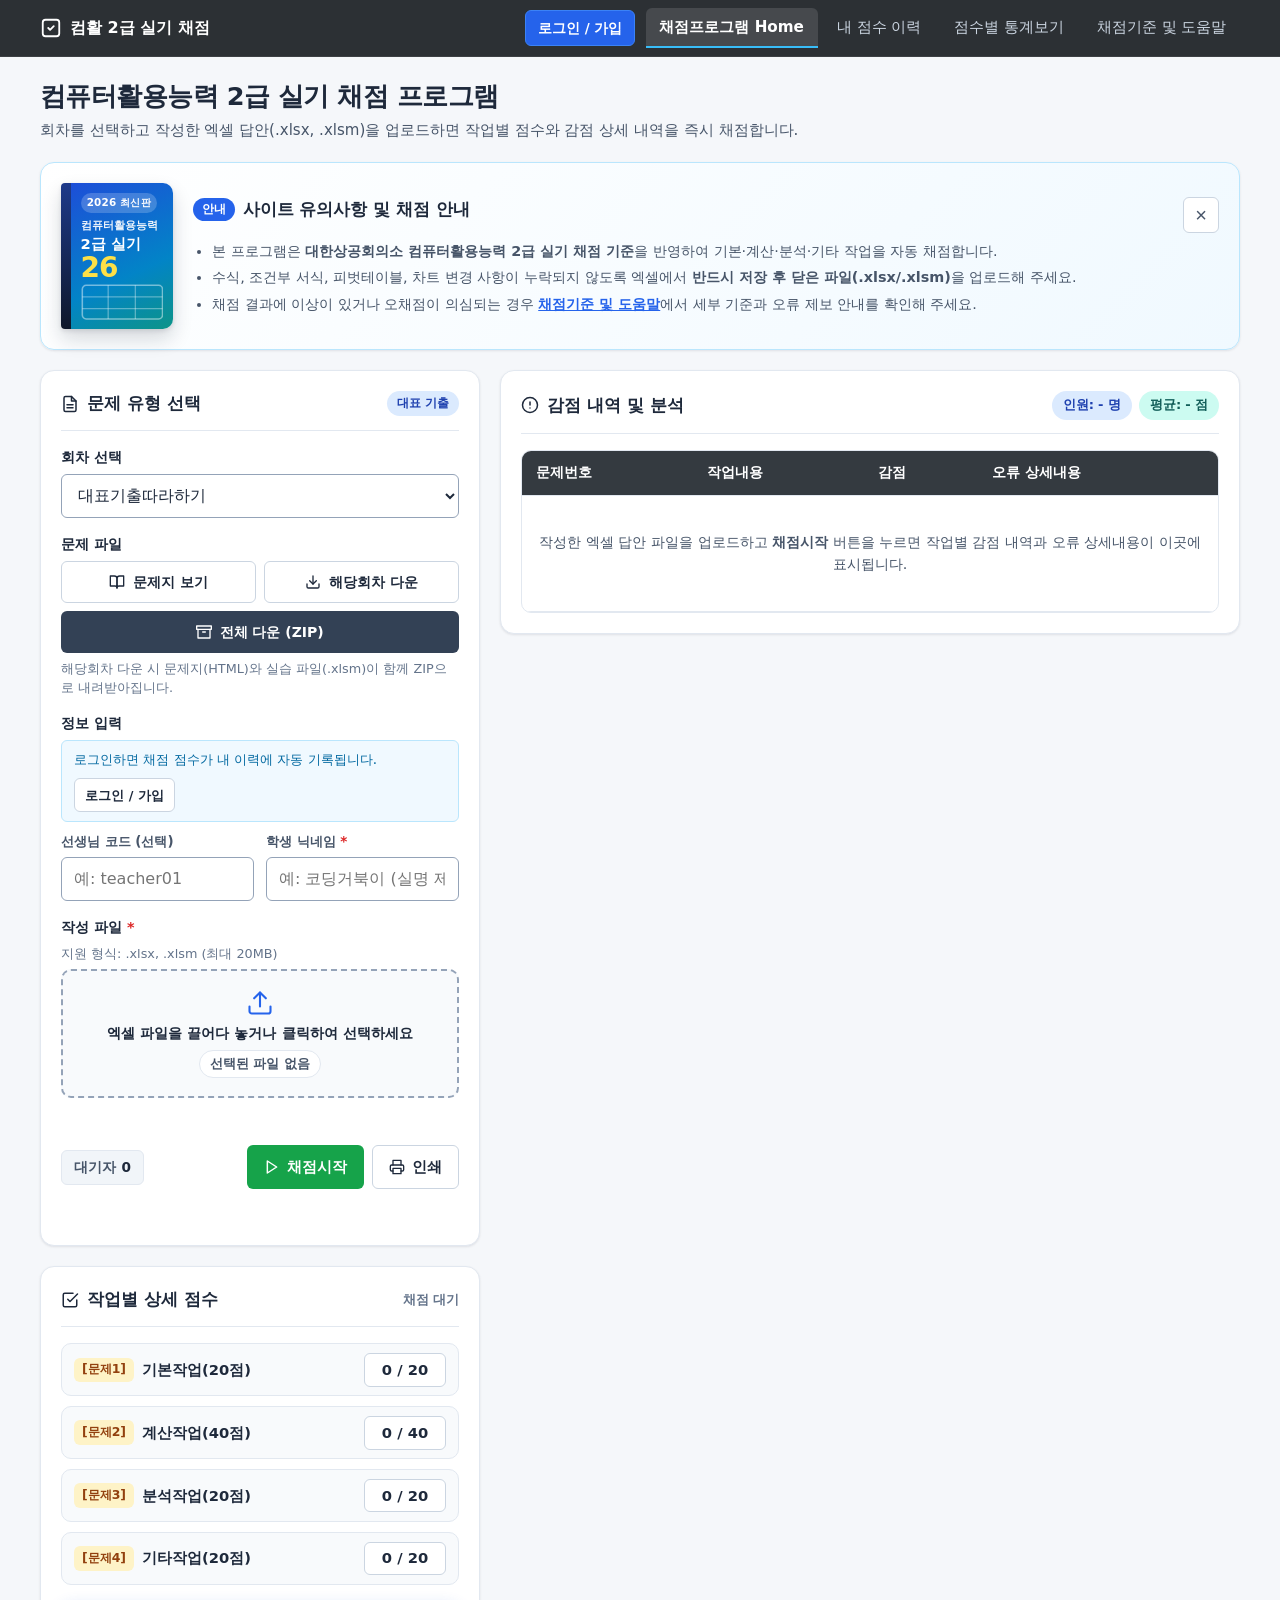
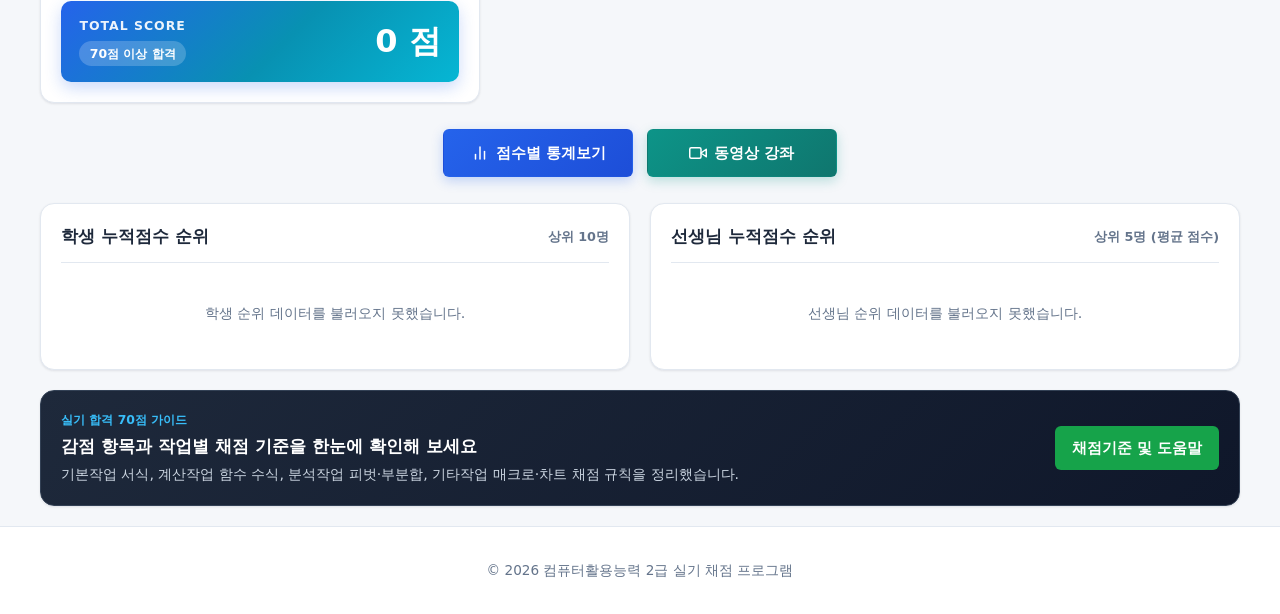
==== static/index.html @ 83b43d3a "feat: initial commit of comlicense grader with Supabase auth and history" ====
<!DOCTYPE html>
<html lang="ko">
<head>
  <meta charset="UTF-8">
  <meta name="viewport" content="width=device-width, initial-scale=1.0">
  <title>채점프로그램 Home | 컴퓨터활용능력 2급 실기 채점 프로그램</title>
  <link rel="stylesheet" href="/static/css/common.css">
  <link rel="stylesheet" href="/static/css/main-page.css">
  <script type="module" src="/static/js/nav.js"></script>
  <script type="module" src="/static/js/auth.js"></script>
  <script type="module" src="/static/js/main-page.js"></script>
</head>
<body>
  <a href="#main-content" class="skip-link visually-hidden">본문 바로가기</a>

  <header class="site-header">
    <div class="header-inner">
      <a href="/" class="site-logo">
        <svg aria-hidden="true" width="22" height="22" viewBox="0 0 24 24" fill="none" stroke="currentColor" stroke-width="2" stroke-linecap="round" stroke-linejoin="round">
          <rect x="3" y="3" width="18" height="18" rx="3"></rect>
          <path d="M9 12l2 2 4-4"></path>
        </svg>
        <span>컴활 2급 실기 채점</span>
      </a>

      <div class="header-right">
        <div id="auth-header-controls" class="auth-header-controls"></div>

        <nav class="site-nav" aria-label="주 메뉴">
          <button type="button" class="menu-button" popovertarget="site-menu" popovertargetaction="toggle" aria-controls="site-menu" aria-label="메뉴 열기">
            <svg aria-hidden="true" width="18" height="18" viewBox="0 0 24 24" fill="none" stroke="currentColor" stroke-width="2" stroke-linecap="round">
              <line x1="3" y1="6" x2="21" y2="6"></line>
              <line x1="3" y1="12" x2="21" y2="12"></line>
              <line x1="3" y1="18" x2="21" y2="18"></line>
            </svg>
            <span>메뉴</span>
          </button>

          <ul id="site-menu" class="site-menu" popover="auto">
            <li><a href="/" aria-current="page">채점프로그램 Home</a></li>
            <li><a href="/history">내 점수 이력</a></li>
            <li><a href="/statistics">점수별 통계보기</a></li>
            <li><a href="/criteria">채점기준 및 도움말</a></li>
          </ul>
        </nav>
      </div>
    </div>
  </header>

  <main id="main-content" class="page-main">
    <div class="page-intro">
      <h1 class="page-title">컴퓨터활용능력 2급 실기 채점 프로그램</h1>
      <p class="page-subtitle">회차를 선택하고 작성한 엑셀 답안(.xlsx, .xlsm)을 업로드하면 작업별 점수와 감점 상세 내역을 즉시 채점합니다.</p>
    </div>

    <!-- 1. 사이트 유의사항 배너 카드 -->
    <section id="notice-banner" class="card notice-banner no-print" aria-labelledby="notice-heading">
      <div class="book-cover" aria-hidden="true">
        <div class="book-cover-spine"></div>
        <div class="book-cover-face">
          <span class="book-badge">2026 최신판</span>
          <span class="book-label">컴퓨터활용능력</span>
          <strong class="book-level">2급 실기</strong>
          <span class="book-year">26</span>
          <svg class="book-grid-svg" viewBox="0 0 64 28" fill="none">
            <rect x="1" y="1" width="62" height="26" rx="3" stroke="currentColor" stroke-opacity="0.45" stroke-width="1.2"></rect>
            <line x1="21" y1="1" x2="21" y2="27" stroke="currentColor" stroke-opacity="0.35"></line>
            <line x1="42" y1="1" x2="42" y2="27" stroke="currentColor" stroke-opacity="0.35"></line>
            <line x1="1" y1="10" x2="63" y2="10" stroke="currentColor" stroke-opacity="0.35"></line>
            <line x1="1" y1="19" x2="63" y2="19" stroke="currentColor" stroke-opacity="0.35"></line>
          </svg>
        </div>
      </div>

      <div class="notice-body">
        <div class="notice-head">
          <h2 id="notice-heading" class="notice-title">
            <span class="notice-pill">안내</span>
            사이트 유의사항 및 채점 안내
          </h2>
          <button type="button" id="dismiss-notice-btn" class="notice-close" aria-label="사이트 유의사항 배너 닫기">
            <span aria-hidden="true">×</span>
          </button>
        </div>
        <ul class="notice-list">
          <li>본 프로그램은 <strong>대한상공회의소 컴퓨터활용능력 2급 실기 채점 기준</strong>을 반영하여 기본·계산·분석·기타 작업을 자동 채점합니다.</li>
          <li>수식, 조건부 서식, 피벗테이블, 차트 변경 사항이 누락되지 않도록 엑셀에서 <strong>반드시 저장 후 닫은 파일(.xlsx/.xlsm)</strong>을 업로드해 주세요.</li>
          <li>채점 결과에 이상이 있거나 오채점이 의심되는 경우 <a href="/criteria">채점기준 및 도움말</a>에서 세부 기준과 오류 제보 안내를 확인해 주세요.</li>
        </ul>
      </div>
    </section>

    <!-- 2. 2열 메인 작업 그리드 -->
    <div class="grading-grid">
      <!-- 왼쪽 열: 문제 유형 선택 + 작업별 상세 점수 -->
      <div class="grading-left">
        <section class="card form-card" aria-labelledby="form-card-heading">
          <div class="card-header">
            <h2 id="form-card-heading" class="card-title">
              <svg aria-hidden="true" width="18" height="18" viewBox="0 0 24 24" fill="none" stroke="currentColor" stroke-width="2" stroke-linecap="round" stroke-linejoin="round">
                <path d="M14 2H6a2 2 0 0 0-2 2v16a2 2 0 0 0 2 2h12a2 2 0 0 0 2-2V8z"></path>
                <polyline points="14 2 14 8 20 8"></polyline>
                <line x1="16" y1="13" x2="8" y2="13"></line>
                <line x1="16" y1="17" x2="8" y2="17"></line>
              </svg>
              <span>문제 유형 선택</span>
            </h2>
            <span id="exam-type-badge" class="soft-badge">대표 기출</span>
          </div>

          <form id="grading-form" novalidate>
            <!-- 회차 선택 -->
            <div class="form-row">
              <label for="exam-select" class="field-label">회차 선택</label>
              <select id="exam-select" name="exam_id" class="form-control" required data-error="exam-select-error">
                <option value="sample_01">대표기출따라하기</option>
              </select>
              <span id="exam-select-error" class="field-error" hidden>채점할 회차를 선택해 주세요.</span>
            </div>

            <!-- 문제 파일 -->
            <div class="form-row">
              <span id="question-file-label" class="field-label">문제 파일</span>
              <div class="download-actions" role="group" aria-labelledby="question-file-label">
                <a id="view-problem-btn" class="btn btn-secondary btn-compact" href="/api/exams/sample_01/problem-sheet" target="_blank" rel="noopener">
                  <svg aria-hidden="true" width="16" height="16" viewBox="0 0 24 24" fill="none" stroke="currentColor" stroke-width="2" stroke-linecap="round" stroke-linejoin="round">
                    <path d="M2 3h6a4 4 0 0 1 4 4v14a3 3 0 0 0-3-3H2z"></path>
                    <path d="M22 3h-6a4 4 0 0 0-4 4v14a3 3 0 0 1 3-3h7z"></path>
                  </svg>
                  <span>문제지 보기</span>
                </a>
                <a id="download-exam-btn" class="btn btn-secondary btn-compact" href="/api/exams/sample_01/download" download>
                  <svg aria-hidden="true" width="16" height="16" viewBox="0 0 24 24" fill="none" stroke="currentColor" stroke-width="2" stroke-linecap="round" stroke-linejoin="round">
                    <path d="M21 15v4a2 2 0 0 1-2 2H5a2 2 0 0 1-2-2v-4"></path>
                    <polyline points="7 10 12 15 17 10"></polyline>
                    <line x1="12" y1="15" x2="12" y2="3"></line>
                  </svg>
                  <span>해당회차 다운</span>
                </a>
                <a id="download-all-btn" class="btn btn-dark btn-compact" href="/api/exams/download-all" download>
                  <svg aria-hidden="true" width="16" height="16" viewBox="0 0 24 24" fill="none" stroke="currentColor" stroke-width="2" stroke-linecap="round" stroke-linejoin="round">
                    <path d="M21 8v13H3V8"></path>
                    <path d="M1 3h22v5H1z"></path>
                    <path d="M10 12h4"></path>
                  </svg>
                  <span>전체 다운 (ZIP)</span>
                </a>
              </div>
              <p id="exam-description-hint" class="field-hint">해당회차 다운 시 문제지(HTML)와 실습 파일(.xlsm)이 함께 ZIP으로 내려받아집니다.</p>
            </div>

            <!-- 정보 입력 -->
            <div class="form-row">
              <span class="field-label">정보 입력</span>
              <div id="auth-inline-strip" class="auth-inline-strip" aria-live="polite">
                <span class="auth-inline-text">로그인하면 채점 점수가 내 이력에 자동 기록됩니다.</span>
                <button type="button" id="inline-login-btn" class="btn btn-secondary btn-sm">로그인 / 가입</button>
              </div>
              <div class="identity-grid">
                <div class="field-group">
                  <label for="teacher-id" class="sub-label">선생님 코드 (선택)</label>
                  <input
                    type="text"
                    id="teacher-id"
                    name="teacher_id"
                    class="form-control"
                    maxlength="30"
                    autocomplete="off"
                    autocorrect="off"
                    autocapitalize="none"
                    spellcheck="false"
                    enterkeyhint="next"
                    placeholder="예: teacher01"
                    data-error="teacher-id-error"
                  >
                  <span id="teacher-id-error" class="field-error" hidden>선생님 코드를 확인해 주세요.</span>
                </div>

                <div class="field-group">
                  <label for="student-nickname" class="sub-label">학생 닉네임 <span class="req-mark" aria-hidden="true">*</span></label>
                  <input
                    type="text"
                    id="student-nickname"
                    name="student_nickname"
                    class="form-control"
                    required
                    maxlength="30"
                    autocomplete="nickname"
                    enterkeyhint="done"
                    placeholder="예: 코딩거북이 (실명 제외)"
                    data-error="student-nickname-error"
                  >
                  <span id="student-nickname-error" class="field-error" hidden>학생 닉네임을 입력해 주세요.</span>
                </div>
              </div>
            </div>

            <!-- 작성 파일 -->
            <div class="form-row">
              <label for="excel-file" class="field-label">작성 파일 <span class="req-mark" aria-hidden="true">*</span></label>
              <span id="file-format-hint" class="field-hint">지원 형식: .xlsx, .xlsm (최대 20MB)</span>
              <div id="file-dropzone" class="dropzone">
                <input
                  type="file"
                  id="excel-file"
                  name="file"
                  class="dropzone-input visually-hidden"
                  accept=".xlsx,.xlsm"
                  required
                  aria-describedby="file-format-hint"
                  data-error="file-error-msg"
                >
                <label for="excel-file" class="dropzone-label">
                  <svg class="dropzone-icon" aria-hidden="true" width="28" height="28" viewBox="0 0 24 24" fill="none" stroke="currentColor" stroke-width="1.8" stroke-linecap="round" stroke-linejoin="round">
                    <path d="M21 15v4a2 2 0 0 1-2 2H5a2 2 0 0 1-2-2v-4"></path>
                    <polyline points="17 8 12 3 7 8"></polyline>
                    <line x1="12" y1="3" x2="12" y2="15"></line>
                  </svg>
                  <span class="dropzone-title">엑셀 파일을 끌어다 놓거나 클릭하여 선택하세요</span>
                  <span id="selected-file-name" class="dropzone-filename">선택된 파일 없음</span>
                </label>
              </div>
              <span id="file-error-msg" class="field-error" hidden>채점할 .xlsx 또는 .xlsm 파일을 선택해 주세요.</span>
              <div id="file-validation-status" class="field-status" aria-live="polite"></div>
            </div>

            <!-- 하단 액션 행 -->
            <div class="form-actions no-print">
              <span class="waiting-badge" id="waiting-badge">대기자 <strong id="waiting-count">0</strong></span>
              <div class="action-buttons">
                <button type="submit" id="grade-submit-btn" class="btn btn-primary">
                  <svg aria-hidden="true" width="16" height="16" viewBox="0 0 24 24" fill="none" stroke="currentColor" stroke-width="2.2" stroke-linecap="round" stroke-linejoin="round">
                    <polygon points="5 3 19 12 5 21 5 3"></polygon>
                  </svg>
                  <span>채점시작</span>
                </button>
                <button type="button" id="print-btn" class="btn btn-secondary">
                  <svg aria-hidden="true" width="16" height="16" viewBox="0 0 24 24" fill="none" stroke="currentColor" stroke-width="2" stroke-linecap="round" stroke-linejoin="round">
                    <polyline points="6 9 6 2 18 2 18 9"></polyline>
                    <path d="M6 18H4a2 2 0 0 1-2-2v-5a2 2 0 0 1 2-2h16a2 2 0 0 1 2 2v5a2 2 0 0 1-2 2h-2"></path>
                    <rect x="6" y="14" width="12" height="8"></rect>
                  </svg>
                  <span>인쇄</span>
                </button>
              </div>
            </div>

            <div id="grading-status" class="grading-status" role="status" aria-live="polite"></div>
          </form>
        </section>

        <!-- 작업별 상세 점수 카드 -->
        <section class="card scores-card" aria-labelledby="scores-heading">
          <div class="card-header">
            <h2 id="scores-heading" class="card-title">
              <svg aria-hidden="true" width="18" height="18" viewBox="0 0 24 24" fill="none" stroke="currentColor" stroke-width="2" stroke-linecap="round" stroke-linejoin="round">
                <path d="M9 11l3 3L22 4"></path>
                <path d="M21 12v7a2 2 0 0 1-2 2H5a2 2 0 0 1-2-2V5a2 2 0 0 1 2-2h11"></path>
              </svg>
              <span>작업별 상세 점수</span>
            </h2>
            <span id="graded-meta" class="graded-meta">채점 대기</span>
          </div>

          <ul class="score-list">
            <li class="score-row">
              <div class="score-label-wrap">
                <span class="problem-badge">[문제1]</span>
                <span class="problem-name">기본작업(20점)</span>
              </div>
              <output id="score-p1" class="score-box" for="exam-select excel-file">0 / 20</output>
            </li>
            <li class="score-row">
              <div class="score-label-wrap">
                <span class="problem-badge">[문제2]</span>
                <span class="problem-name">계산작업(40점)</span>
              </div>
              <output id="score-p2" class="score-box" for="exam-select excel-file">0 / 40</output>
            </li>
            <li class="score-row">
              <div class="score-label-wrap">
                <span class="problem-badge">[문제3]</span>
                <span class="problem-name">분석작업(20점)</span>
              </div>
              <output id="score-p3" class="score-box" for="exam-select excel-file">0 / 20</output>
            </li>
            <li class="score-row">
              <div class="score-label-wrap">
                <span class="problem-badge">[문제4]</span>
                <span class="problem-name">기타작업(20점)</span>
              </div>
              <output id="score-p4" class="score-box" for="exam-select excel-file">0 / 20</output>
            </li>
          </ul>

          <div class="total-score-card" id="total-score-card">
            <div class="total-score-head">
              <span class="total-score-label">TOTAL SCORE</span>
              <span id="pass-status-pill" class="pass-pill is-neutral">70점 이상 합격</span>
            </div>
            <output id="score-total" class="total-score-value" for="exam-select excel-file">0 점</output>
          </div>
        </section>
      </div>

      <!-- 오른쪽 열: 감점 내역 및 분석 -->
      <div class="grading-right">
        <section class="card deduction-card" aria-labelledby="deduction-heading">
          <div class="card-header deduction-header">
            <h2 id="deduction-heading" class="card-title">
              <svg aria-hidden="true" width="18" height="18" viewBox="0 0 24 24" fill="none" stroke="currentColor" stroke-width="2" stroke-linecap="round" stroke-linejoin="round">
                <circle cx="12" cy="12" r="10"></circle>
                <line x1="12" y1="8" x2="12" y2="12"></line>
                <line x1="12" y1="16" x2="12.01" y2="16"></line>
              </svg>
              <span>감점 내역 및 분석</span>
            </h2>
            <div class="stat-pills" aria-live="polite">
              <span class="stat-pill stat-pill-blue">인원: <strong id="participant-count">-</strong>명</span>
              <span class="stat-pill stat-pill-teal">평균: <strong id="average-score">-</strong>점</span>
            </div>
          </div>

          <div class="table-wrapper" tabindex="0" role="region" aria-labelledby="deduction-heading">
            <table class="deduction-table">
              <caption class="visually-hidden">작업별 감점 내역 및 오류 상세내용</caption>
              <thead>
                <tr>
                  <th scope="col">문제번호</th>
                  <th scope="col">작업내용</th>
                  <th scope="col">감점</th>
                  <th scope="col">오류 상세내용</th>
                </tr>
              </thead>
              <tbody id="deduction-tbody">
                <tr class="empty-row">
                  <td colspan="4">
                    작성한 엑셀 답안 파일을 업로드하고 <strong>채점시작</strong> 버튼을 누르면 작업별 감점 내역과 오류 상세내용이 이곳에 표시됩니다.
                  </td>
                </tr>
              </tbody>
            </table>
          </div>
        </section>
      </div>
    </div>

    <!-- 3. 중앙 버튼 바 -->
    <div class="center-action-bar no-print">
      <a id="stats-link" class="btn btn-stats" href="/statistics?exam_id=sample_01">
        <svg aria-hidden="true" width="18" height="18" viewBox="0 0 24 24" fill="none" stroke="currentColor" stroke-width="2" stroke-linecap="round" stroke-linejoin="round">
          <line x1="18" y1="20" x2="18" y2="10"></line>
          <line x1="12" y1="20" x2="12" y2="4"></line>
          <line x1="6" y1="20" x2="6" y2="14"></line>
        </svg>
        <span>점수별 통계보기</span>
      </a>
      <button type="button" id="video-modal-btn" class="btn btn-video">
        <svg aria-hidden="true" width="18" height="18" viewBox="0 0 24 24" fill="none" stroke="currentColor" stroke-width="2" stroke-linecap="round" stroke-linejoin="round">
          <polygon points="23 7 16 12 23 17 23 7"></polygon>
          <rect x="1" y="5" width="15" height="14" rx="2" ry="2"></rect>
        </svg>
        <span>동영상 강좌</span>
      </button>
    </div>

    <!-- 4. 하단 2열 누적점수 순위 그리드 -->
    <div class="rankings-grid">
      <section class="card ranking-card" aria-labelledby="student-ranking-heading">
        <div class="card-header">
          <h2 id="student-ranking-heading" class="card-title">학생 누적점수 순위</h2>
          <span class="ranking-sub">상위 10명</span>
        </div>
        <div id="student-ranking-chart" class="ranking-chart-container" aria-live="polite">
          <p class="ranking-loading">순위 데이터를 불러오는 중입니다...</p>
        </div>
      </section>

      <section class="card ranking-card" aria-labelledby="teacher-ranking-heading">
        <div class="card-header">
          <h2 id="teacher-ranking-heading" class="card-title">선생님 누적점수 순위</h2>
          <span class="ranking-sub">상위 5명 (평균 점수)</span>
        </div>
        <div id="teacher-ranking-chart" class="ranking-chart-container" aria-live="polite">
          <p class="ranking-loading">순위 데이터를 불러오는 중입니다...</p>
        </div>
      </section>
    </div>

    <!-- 5. 하단 홍보/학습 안내 배너 -->
    <aside class="card promo-banner no-print" aria-labelledby="promo-heading">
      <div class="promo-content">
        <span class="promo-eyebrow">실기 합격 70점 가이드</span>
        <h2 id="promo-heading" class="promo-title">감점 항목과 작업별 채점 기준을 한눈에 확인해 보세요</h2>
        <p class="promo-desc">기본작업 서식, 계산작업 함수 수식, 분석작업 피벗·부분합, 기타작업 매크로·차트 채점 규칙을 정리했습니다.</p>
      </div>
      <a href="/criteria" class="btn btn-primary promo-cta">채점기준 및 도움말</a>
    </aside>
  </main>

  <footer class="site-footer">
    <p>© 2026 컴퓨터활용능력 2급 실기 채점 프로그램</p>
  </footer>

  <!-- 동영상 강좌 안내 모달 (<dialog> + showModal()) -->
  <dialog id="video-dialog" class="video-dialog" closedby="any" aria-labelledby="video-dialog-title">
    <div class="dialog-panel">
      <div class="dialog-header">
        <h2 id="video-dialog-title" class="dialog-title">동영상 강좌 및 풀이 안내</h2>
        <button type="button" id="video-dialog-close-x" class="dialog-close" aria-label="동영상 강좌 창 닫기">
          <span aria-hidden="true">×</span>
        </button>
      </div>
      <div id="video-dialog-body" class="dialog-body"></div>
      <form method="dialog" class="dialog-footer">
        <button type="submit" value="close" class="btn btn-dark" autofocus>닫기</button>
      </form>
    </div>
  </dialog>
</body>
</html>
---- static/css/common.css ----
:root {
  --bg-page: #f5f7fa;
  --bg-surface: #ffffff;
  --bg-subtle: #f8fafc;
  --bg-nav: #2c3034;
  --bg-table-head: #343a40;
  --border-color: #e2e8f0;
  --border-strong: #cbd5e1;
  --text-primary: #1e293b;
  --text-secondary: #475569;
  --text-muted: #64748b;
  --text-inverse: #ffffff;

  --brand-primary: #2563eb;
  --brand-cyan: #06b6d4;
  --brand-green: #16a34a;
  --brand-green-hover: #15803d;
  --brand-amber: #d97706;
  --brand-amber-bg: #fef3c7;
  --brand-red: #dc2626;
  --brand-red-bg: #fee2e2;
  --brand-blue-bg: #dbeafe;
  --brand-teal: #0d9488;
  --brand-teal-bg: #ccfbf1;

  --radius-sm: 6px;
  --radius-md: 10px;
  --radius-lg: 14px;
  --shadow-sm: 0 1px 3px rgb(15 23 42 / 0.06), 0 1px 2px rgb(15 23 42 / 0.04);
  --shadow-md: 0 4px 12px rgb(15 23 42 / 0.08);
  --focus-ring: #0b57d0;
  --container-max: 1240px;
  --font-sans: "Pretendard Variable", "Pretendard", "Malgun Gothic", "Apple SD Gothic Neo", system-ui, -apple-system, sans-serif;
}

*,
*::before,
*::after {
  box-sizing: border-box;
}

html {
  font-family: var(--font-sans);
  line-height: 1.5;
  color: var(--text-primary);
  background-color: var(--bg-page);
  -webkit-text-size-adjust: 100%;
}

body {
  margin: 0;
  min-block-size: 100dvb;
  display: flex;
  flex-direction: column;
}

.visually-hidden:where(:not(:focus-within, :active)) {
  position: absolute !important;
  clip-path: inset(50%) !important;
  overflow: hidden !important;
  width: 1px !important;
  height: 1px !important;
  margin: -1px !important;
  padding: 0 !important;
  border: 0 !important;
  white-space: nowrap !important;
}

.skip-link:focus-visible {
  position: fixed;
  inset-block-start: 0.75rem;
  inset-inline-start: 0.75rem;
  z-index: 1000;
  padding: 0.625rem 1rem;
  border-radius: var(--radius-sm);
  background: var(--bg-surface);
  color: var(--text-primary);
  font-weight: 700;
  outline: 3px solid var(--focus-ring);
  outline-offset: 2px;
}

:where(a, button, input, select, textarea, [tabindex]):focus-visible {
  outline: 3px solid var(--focus-ring);
  outline-offset: 2px;
}

/* Header & Responsive Navbar */
.site-header {
  background-color: var(--bg-nav);
  color: var(--text-inverse);
  border-block-end: 1px solid rgb(255 255 255 / 0.08);
}

.site-header.is-measuring * {
  transition: none !important;
}

.header-inner {
  max-inline-size: var(--container-max);
  margin-inline: auto;
  padding-inline: 1.25rem;
  min-block-size: 56px;
  display: flex;
  align-items: center;
  justify-content: space-between;
  gap: 1.25rem;
}

.header-inner > * {
  flex-shrink: 0;
  white-space: nowrap;
}

.site-logo {
  display: inline-flex;
  align-items: center;
  gap: 0.5rem;
  color: var(--text-inverse);
  text-decoration: none;
  font-weight: 700;
  font-size: 1rem;
  padding-block: 0.35rem;
}

.site-nav {
  display: flex;
  align-items: center;
}

.menu-button {
  anchor-name: --menu-button;
  display: inline-flex;
  align-items: center;
  gap: 0.4rem;
  min-block-size: 40px;
  padding-inline: 0.85rem;
  border: 1px solid rgb(255 255 255 / 0.24);
  border-radius: var(--radius-sm);
  background: rgb(255 255 255 / 0.08);
  color: var(--text-inverse);
  font: inherit;
  font-size: 0.925rem;
  font-weight: 600;
  cursor: pointer;
}

.menu-button:hover {
  background: rgb(255 255 255 / 0.16);
}

.site-menu {
  position: fixed;
  inset: auto;
  inset-block-start: 3.75rem;
  inset-block-start: anchor(--menu-button bottom);
  inset-inline-end: 1rem;
  inline-size: min(80dvw, 18rem);
  max-inline-size: calc(100dvw - 2rem);
  block-size: fit-content;
  max-block-size: calc(100dvh - 5rem);
  margin: 0;
  margin-block-start: 0.35rem;
  padding: 0.5rem;
  border: 1px solid var(--border-color);
  border-radius: var(--radius-md);
  background: var(--bg-surface);
  color: var(--text-primary);
  box-shadow: var(--shadow-md);
  list-style: none;
  overflow: auto;
}

.site-menu a {
  display: flex;
  align-items: center;
  gap: 0.45rem;
  min-block-size: 44px;
  padding-inline: 0.85rem;
  border-radius: var(--radius-sm);
  color: var(--text-primary);
  text-decoration: none;
  font-size: 0.95rem;
  font-weight: 500;
}

.site-menu a:hover {
  background: var(--bg-subtle);
}

.site-menu a[aria-current="page"] {
  font-weight: 700;
  color: var(--brand-primary);
  background: #eff6ff;
  border-inline-start: 3px solid var(--brand-primary);
}

.site-header.is-wide .menu-button {
  display: none;
}

.site-header.is-wide .site-menu {
  position: static;
  display: flex;
  align-items: center;
  gap: 0.35rem;
  inline-size: auto;
  max-inline-size: none;
  block-size: auto;
  max-block-size: none;
  overflow: visible;
  margin: 0;
  padding: 0;
  border: 0;
  background: transparent;
  box-shadow: none;
}

.site-header.is-wide .site-menu::backdrop {
  display: none;
}

.site-header.is-wide .site-menu a {
  color: #cbd5e1;
  min-block-size: 40px;
  padding-inline: 0.85rem;
  border-inline-start: 0;
  border-block-end: 2px solid transparent;
  border-radius: var(--radius-sm) var(--radius-sm) 0 0;
}

.site-header.is-wide .site-menu a:hover {
  color: var(--text-inverse);
  background: rgb(255 255 255 / 0.08);
}

.site-header.is-wide .site-menu a[aria-current="page"] {
  color: var(--text-inverse);
  background: rgb(255 255 255 / 0.12);
  border-inline-start: 0;
  border-block-end: 2px solid #38bdf8;
}

/* Main Container */
.page-main {
  flex: 1;
  inline-size: 100%;
  max-inline-size: var(--container-max);
  margin-inline: auto;
  padding: 1.25rem;
  display: flex;
  flex-direction: column;
  gap: 1.25rem;
}

/* Card Primitive */
.card {
  background: var(--bg-surface);
  border: 1px solid var(--border-color);
  border-radius: var(--radius-lg);
  box-shadow: var(--shadow-sm);
  padding: 1.25rem;
}

.card-header {
  display: flex;
  align-items: center;
  justify-content: space-between;
  gap: 0.75rem;
  padding-block-end: 0.85rem;
  margin-block-end: 1rem;
  border-block-end: 1px solid var(--border-color);
}

.card-title {
  margin: 0;
  display: inline-flex;
  align-items: center;
  gap: 0.5rem;
  font-size: 1.05rem;
  font-weight: 700;
  color: var(--text-primary);
}

/* Buttons */
.btn {
  display: inline-flex;
  align-items: center;
  justify-content: center;
  gap: 0.45rem;
  min-block-size: 44px;
  padding-inline: 1rem;
  padding-block: 0.5rem;
  border: 1px solid transparent;
  border-radius: var(--radius-sm);
  font: inherit;
  font-size: 0.925rem;
  font-weight: 600;
  text-decoration: none;
  cursor: pointer;
  transition: background-color 150ms ease, border-color 150ms ease, transform 100ms ease;
}

.btn:disabled {
  opacity: 0.6;
  cursor: not-allowed;
}

.btn-primary {
  background: var(--brand-green);
  color: var(--text-inverse);
}

.btn-primary:hover:not(:disabled) {
  background: var(--brand-green-hover);
}

.btn-secondary {
  background: var(--bg-surface);
  color: var(--text-primary);
  border-color: var(--border-strong);
}

.btn-secondary:hover:not(:disabled) {
  background: var(--bg-subtle);
}

.btn-dark {
  background: #334155;
  color: var(--text-inverse);
}

.btn-dark:hover:not(:disabled) {
  background: #1e293b;
}

.btn-danger {
  background: var(--brand-red);
  color: var(--text-inverse);
}

.btn-danger:hover:not(:disabled) {
  background: #b91c1c;
}

/* Footer */
.site-footer {
  margin-block-start: auto;
  padding: 1.25rem;
  text-align: center;
  color: var(--text-muted);
  font-size: 0.85rem;
  border-block-start: 1px solid var(--border-color);
  background: var(--bg-surface);
}

/* Header Auth Controls */
.header-right {
  display: flex;
  align-items: center;
  gap: 0.65rem;
}

.auth-header-controls {
  display: flex;
  align-items: center;
  gap: 0.5rem;
}

.auth-user-badge {
  display: inline-flex;
  align-items: center;
  gap: 0.35rem;
  padding: 0.32rem 0.7rem;
  border-radius: 999px;
  background: rgb(56 189 248 / 0.16);
  border: 1px solid rgb(56 189 248 / 0.35);
  color: #e0f2fe;
  font-size: 0.84rem;
  font-weight: 600;
}

.auth-header-btn {
  display: inline-flex;
  align-items: center;
  justify-content: center;
  min-block-size: 36px;
  padding: 0.3rem 0.75rem;
  border: 1px solid rgb(255 255 255 / 0.25);
  border-radius: var(--radius-sm);
  background: rgb(255 255 255 / 0.1);
  color: var(--text-inverse);
  font: inherit;
  font-size: 0.85rem;
  font-weight: 600;
  text-decoration: none;
  cursor: pointer;
}

.auth-header-btn:hover {
  background: rgb(255 255 255 / 0.2);
}

.auth-header-btn--primary {
  background: #2563eb;
  border-color: #3b82f6;
}

.auth-header-btn--primary:hover {
  background: #1d4ed8;
}

/* Native Modal Dialog Base + Scroll Containment */
dialog:modal {
  overscroll-behavior: contain;
}

dialog::backdrop {
  overflow: hidden;
  overscroll-behavior: contain;
  background-color: rgb(15 23 42 / 0.55);
  backdrop-filter: blur(2px);
}

.auth-dialog {
  inline-size: min(92dvw, 440px);
  max-block-size: 90dvh;
  padding: 0;
  border: 1px solid var(--border-color);
  border-radius: var(--radius-lg);
  background: var(--bg-surface);
  color: var(--text-primary);
  box-shadow: 0 20px 44px rgb(15 23 42 / 0.25);
}

.auth-dialog-panel {
  display: flex;
  flex-direction: column;
  max-block-size: 90dvh;
}

.auth-dialog-header {
  display: flex;
  align-items: center;
  justify-content: space-between;
  gap: 0.75rem;
  padding: 1rem 1.25rem;
  border-block-end: 1px solid var(--border-color);
}

.auth-dialog-title {
  margin: 0;
  font-size: 1.1rem;
  font-weight: 800;
}

.auth-dialog-close {
  display: inline-flex;
  align-items: center;
  justify-content: center;
  min-inline-size: 36px;
  min-block-size: 36px;
  border: 1px solid var(--border-strong);
  border-radius: var(--radius-sm);
  background: var(--bg-surface);
  color: var(--text-secondary);
  font-size: 1.25rem;
  cursor: pointer;
}

.auth-dialog-close:hover {
  background: var(--bg-subtle);
  color: var(--text-primary);
}

.auth-tabs {
  display: grid;
  grid-template-columns: repeat(2, minmax(0, 1fr));
  gap: 0.35rem;
  padding: 0.75rem 1.25rem 0;
}

.auth-tab-btn {
  min-block-size: 40px;
  border: 1px solid var(--border-color);
  border-radius: var(--radius-sm);
  background: var(--bg-subtle);
  color: var(--text-secondary);
  font: inherit;
  font-size: 0.92rem;
  font-weight: 700;
  cursor: pointer;
}

.auth-tab-btn[aria-selected="true"] {
  background: #eff6ff;
  border-color: var(--brand-primary);
  color: var(--brand-primary);
}

.auth-dialog-body {
  padding: 1rem 1.25rem 1.25rem;
  overflow: auto;
}

.auth-privacy-note {
  margin: 0 0 0.85rem;
  padding: 0.6rem 0.75rem;
  border-radius: var(--radius-sm);
  background: #f0f9ff;
  border: 1px solid #bae6fd;
  font-size: 0.82rem;
  color: #0369a1;
}

.auth-form {
  display: flex;
  flex-direction: column;
  gap: 0.85rem;
}

.auth-form[hidden] {
  display: none;
}

.auth-field {
  display: flex;
  flex-direction: column;
  gap: 0.3rem;
}

.auth-label {
  font-size: 0.88rem;
  font-weight: 700;
  color: var(--text-primary);
}

.auth-input {
  inline-size: 100%;
  min-block-size: 44px;
  padding: 0.55rem 0.75rem;
  border: 1.5px solid #94a3b8;
  border-radius: var(--radius-sm);
  background: var(--bg-surface);
  color: var(--text-primary);
  font: inherit;
  font-size: max(1rem, 1em);
}

.auth-input:is(:user-invalid, .user-invalid-fallback) {
  border-color: var(--brand-red);
  background-color: #fef2f2;
}

.auth-password-wrap {
  position: relative;
  display: flex;
  align-items: center;
}

.auth-password-wrap .auth-input {
  padding-inline-end: 4.5rem;
}

.pw-toggle-btn {
  position: absolute;
  inset-inline-end: 0.4rem;
  min-block-size: 34px;
  padding-inline: 0.55rem;
  border: 1px solid var(--border-strong);
  border-radius: var(--radius-sm);
  background: var(--bg-subtle);
  color: var(--text-secondary);
  font: inherit;
  font-size: 0.78rem;
  font-weight: 600;
  cursor: pointer;
}

.pw-toggle-btn:hover {
  background: #e2e8f0;
  color: var(--text-primary);
}

.auth-hint {
  font-size: 0.78rem;
  color: var(--text-muted);
}

.auth-error {
  font-size: 0.8rem;
  font-weight: 600;
  color: var(--brand-red);
}

.auth-error[hidden] {
  display: none;
}

.auth-status {
  min-block-size: 1.25rem;
  font-size: 0.85rem;
  font-weight: 600;
  color: var(--text-secondary);
}

.auth-status.is-error {
  color: var(--brand-red);
}

.auth-status.is-success {
  color: var(--brand-green);
}

@media (max-width: 640px) {
  .auth-user-badge {
    display: none;
  }
}

@media (pointer: coarse) {
  .auth-input {
    min-block-size: 48px;
  }
}

@media (prefers-reduced-motion: reduce) {
  *,
  *::before,
  *::after {
    animation-duration: 0.01ms !important;
    animation-iteration-count: 1 !important;
    transition-duration: 0.01ms !important;
  }
}

@media print {
  .site-header,
  .no-print {
    display: none !important;
  }

  body {
    background: #ffffff;
  }

  .card {
    box-shadow: none;
    border-color: #cbd5e1;
  }
}
---- static/css/main-page.css ----
/* Page Intro */
.page-intro {
  display: flex;
  flex-direction: column;
  gap: 0.25rem;
}

.page-title {
  margin: 0;
  font-size: clamp(1.3rem, 2.2vw, 1.6rem);
  font-weight: 800;
  letter-spacing: -0.02em;
  color: var(--text-primary);
}

.page-subtitle {
  margin: 0;
  font-size: 0.94rem;
  color: var(--text-secondary);
}

/* 1. Notice Banner Card */
.notice-banner {
  display: grid;
  grid-template-columns: auto minmax(0, 1fr);
  gap: 1.25rem;
  align-items: center;
  background: linear-gradient(135deg, #ffffff 0%, #f0f9ff 100%);
  border-color: #bae6fd;
}

.notice-banner[hidden] {
  display: none;
}

.book-cover {
  position: relative;
  display: flex;
  inline-size: 112px;
  block-size: 146px;
  border-radius: 4px 10px 10px 4px;
  box-shadow: 0 10px 20px rgb(15 23 42 / 0.16), 0 2px 4px rgb(15 23 42 / 0.1);
  overflow: hidden;
  user-select: none;
}

.book-cover-spine {
  inline-size: 10px;
  background: linear-gradient(180deg, #1e3a8a 0%, #0f172a 100%);
  flex-shrink: 0;
}

.book-cover-face {
  flex: 1;
  display: flex;
  flex-direction: column;
  justify-content: space-between;
  padding: 0.65rem 0.6rem 0.55rem;
  background: linear-gradient(155deg, #1d4ed8 0%, #0284c7 62%, #0d9488 100%);
  color: var(--text-inverse);
}

.book-badge {
  align-self: flex-start;
  padding: 0.12rem 0.38rem;
  border-radius: 999px;
  background: rgb(255 255 255 / 0.2);
  font-size: 0.65rem;
  font-weight: 700;
  letter-spacing: 0.02em;
}

.book-label {
  font-size: 0.68rem;
  font-weight: 600;
  opacity: 0.92;
  margin-block-start: 0.25rem;
}

.book-level {
  font-size: 0.92rem;
  font-weight: 800;
  line-height: 1.15;
}

.book-year {
  font-size: 1.75rem;
  font-weight: 900;
  line-height: 1;
  letter-spacing: -0.04em;
  color: #fde047;
}

.book-grid-svg {
  inline-size: 100%;
  block-size: auto;
  color: #ffffff;
}

.notice-body {
  display: flex;
  flex-direction: column;
  gap: 0.5rem;
  min-inline-size: 0;
}

.notice-head {
  display: flex;
  align-items: flex-start;
  justify-content: space-between;
  gap: 0.75rem;
}

.notice-title {
  margin: 0;
  display: flex;
  align-items: center;
  flex-wrap: wrap;
  gap: 0.5rem;
  font-size: 1.05rem;
  font-weight: 700;
  color: var(--text-primary);
}

.notice-pill {
  display: inline-flex;
  align-items: center;
  padding: 0.15rem 0.55rem;
  border-radius: 999px;
  background: var(--brand-primary);
  color: var(--text-inverse);
  font-size: 0.75rem;
  font-weight: 700;
}

.notice-close {
  flex-shrink: 0;
  display: inline-flex;
  align-items: center;
  justify-content: center;
  min-inline-size: 36px;
  min-block-size: 36px;
  border: 1px solid var(--border-strong);
  border-radius: var(--radius-sm);
  background: var(--bg-surface);
  color: var(--text-secondary);
  font-size: 1.25rem;
  line-height: 1;
  cursor: pointer;
}

.notice-close:hover {
  background: var(--bg-subtle);
  color: var(--text-primary);
}

.notice-list {
  margin: 0;
  padding-inline-start: 1.2rem;
  display: flex;
  flex-direction: column;
  gap: 0.3rem;
  font-size: 0.9rem;
  color: var(--text-secondary);
}

.notice-list a {
  color: var(--brand-primary);
  font-weight: 600;
}

/* 2. Two-Column Grading Grid */
.grading-grid {
  display: grid;
  grid-template-columns: minmax(0, 440px) minmax(0, 1fr);
  gap: 1.25rem;
  align-items: start;
}

.grading-left,
.grading-right {
  display: flex;
  flex-direction: column;
  gap: 1.25rem;
  min-inline-size: 0;
}

.soft-badge {
  display: inline-flex;
  align-items: center;
  padding: 0.2rem 0.6rem;
  border-radius: 999px;
  background: var(--brand-blue-bg);
  color: #1e40af;
  font-size: 0.78rem;
  font-weight: 700;
}

/* Form Controls */
#grading-form {
  display: flex;
  flex-direction: column;
  gap: 1rem;
}

.form-row {
  display: flex;
  flex-direction: column;
  gap: 0.35rem;
}

.field-label {
  font-size: 0.9rem;
  font-weight: 700;
  color: var(--text-primary);
}

.sub-label {
  font-size: 0.84rem;
  font-weight: 600;
  color: var(--text-secondary);
}

.req-mark {
  color: var(--brand-red);
}

.field-hint {
  margin: 0;
  font-size: 0.8rem;
  color: var(--text-muted);
}

.form-control {
  inline-size: 100%;
  min-block-size: 44px;
  padding: 0.55rem 0.75rem;
  border: 1.5px solid #94a3b8;
  border-radius: var(--radius-sm);
  background: var(--bg-surface);
  color: var(--text-primary);
  font: inherit;
  font-size: max(1rem, 1em);
  transition: border-color 150ms ease, background-color 150ms ease;
}

.form-control:hover {
  border-color: #64748b;
}

.form-control:is(:user-invalid, .user-invalid-fallback) {
  border-color: var(--brand-red);
  background-color: #fef2f2;
}

.form-control:is(:user-valid, .user-valid-fallback) {
  border-color: var(--brand-green);
}

.identity-grid {
  display: grid;
  grid-template-columns: repeat(2, minmax(0, 1fr));
  gap: 0.75rem;
}

.auth-inline-strip {
  display: flex;
  flex-wrap: wrap;
  align-items: center;
  justify-content: space-between;
  gap: 0.5rem;
  padding: 0.55rem 0.75rem;
  margin-block-end: 0.25rem;
  border-radius: var(--radius-sm);
  background: #f0f9ff;
  border: 1px solid #bae6fd;
  font-size: 0.84rem;
  color: #0369a1;
}

.auth-inline-strip.is-authenticated {
  background: #f0fdf4;
  border-color: #bbf7d0;
  color: #166534;
}

.auth-inline-strip .btn-sm {
  min-block-size: 34px;
  padding: 0.25rem 0.65rem;
  font-size: 0.8rem;
}

.field-group {
  display: flex;
  flex-direction: column;
  gap: 0.3rem;
  min-inline-size: 0;
}

.field-error {
  font-size: 0.82rem;
  font-weight: 600;
  color: var(--brand-red);
}

.field-error[hidden] {
  display: none;
}

.field-status {
  min-block-size: 1.25rem;
  font-size: 0.82rem;
  color: var(--text-secondary);
}

.download-actions {
  display: flex;
  flex-wrap: wrap;
  gap: 0.5rem;
}

.btn-compact {
  flex: 1 1 140px;
  min-block-size: 42px;
  padding-inline: 0.85rem;
  font-size: 0.875rem;
}

/* Dropzone */
.dropzone {
  position: relative;
  border: 2px dashed #94a3b8;
  border-radius: var(--radius-md);
  background: var(--bg-subtle);
  transition: border-color 150ms ease, background-color 150ms ease;
}

.dropzone:hover,
.dropzone.is-dragover {
  border-color: var(--brand-primary);
  background: #eff6ff;
}

.dropzone:has(:focus-visible) {
  outline: 3px solid var(--focus-ring);
  outline-offset: 2px;
  border-color: var(--brand-primary);
}

.dropzone.is-invalid {
  border-color: var(--brand-red);
  background: #fef2f2;
}

.dropzone-label {
  display: flex;
  flex-direction: column;
  align-items: center;
  justify-content: center;
  text-align: center;
  gap: 0.35rem;
  padding: 1.15rem 1rem;
  min-block-size: 112px;
  cursor: pointer;
}

.dropzone-icon {
  color: var(--brand-primary);
}

.dropzone-title {
  font-size: 0.9rem;
  font-weight: 600;
  color: var(--text-primary);
}

.dropzone-filename {
  display: inline-flex;
  align-items: center;
  max-inline-size: 100%;
  padding: 0.2rem 0.65rem;
  border-radius: 999px;
  background: var(--bg-surface);
  border: 1px solid var(--border-color);
  font-size: 0.82rem;
  font-weight: 600;
  color: var(--text-secondary);
  overflow: hidden;
  text-overflow: ellipsis;
  white-space: nowrap;
}

.dropzone.has-file .dropzone-filename {
  background: #dcfce7;
  border-color: #86efac;
  color: #166534;
}

/* Form Action Row */
.form-actions {
  display: flex;
  flex-wrap: wrap;
  align-items: center;
  justify-content: space-between;
  gap: 0.75rem;
  padding-block-start: 0.35rem;
}

.waiting-badge {
  display: inline-flex;
  align-items: center;
  gap: 0.35rem;
  padding: 0.4rem 0.75rem;
  border-radius: var(--radius-sm);
  background: #f1f5f9;
  border: 1px solid var(--border-color);
  font-size: 0.85rem;
  font-weight: 600;
  color: var(--text-secondary);
}

.waiting-badge strong {
  color: var(--text-primary);
  font-variant-numeric: tabular-nums;
}

.action-buttons {
  display: flex;
  align-items: center;
  gap: 0.5rem;
}

.grading-status {
  font-size: 0.875rem;
  font-weight: 600;
  min-block-size: 1.25rem;
  color: var(--text-secondary);
}

.grading-status.is-error {
  color: var(--brand-red);
}

.grading-status.is-success {
  color: var(--brand-green);
}

/* Detailed Scores Card */
.graded-meta {
  font-size: 0.8rem;
  font-weight: 600;
  color: var(--text-muted);
}

.score-list {
  list-style: none;
  margin: 0;
  padding: 0;
  display: flex;
  flex-direction: column;
  gap: 0.6rem;
}

.score-row {
  display: flex;
  align-items: center;
  justify-content: space-between;
  gap: 0.75rem;
  padding: 0.55rem 0.75rem;
  border-radius: var(--radius-md);
  background: var(--bg-subtle);
  border: 1px solid var(--border-color);
}

.score-label-wrap {
  display: flex;
  align-items: center;
  gap: 0.5rem;
  min-inline-size: 0;
}

.problem-badge {
  display: inline-flex;
  align-items: center;
  padding: 0.18rem 0.5rem;
  border-radius: var(--radius-sm);
  background: var(--brand-amber-bg);
  color: #92400e;
  font-size: 0.78rem;
  font-weight: 800;
  flex-shrink: 0;
}

.problem-name {
  font-size: 0.92rem;
  font-weight: 600;
  color: var(--text-primary);
}

.score-box {
  display: inline-flex;
  align-items: center;
  justify-content: center;
  min-inline-size: 82px;
  padding: 0.3rem 0.65rem;
  border-radius: var(--radius-sm);
  background: var(--bg-surface);
  border: 1px solid var(--border-strong);
  font-size: 0.92rem;
  font-weight: 800;
  font-variant-numeric: tabular-nums;
  color: var(--text-primary);
}

.total-score-card {
  margin-block-start: 1rem;
  padding: 1rem 1.15rem;
  border-radius: var(--radius-md);
  background: linear-gradient(135deg, #2563eb 0%, #0891b2 55%, #06b6d4 100%);
  color: var(--text-inverse);
  display: flex;
  align-items: center;
  justify-content: space-between;
  gap: 1rem;
  box-shadow: 0 6px 16px rgb(37 99 235 / 0.24);
}

.total-score-head {
  display: flex;
  flex-direction: column;
  align-items: flex-start;
  gap: 0.35rem;
}

.total-score-label {
  font-size: 0.78rem;
  font-weight: 800;
  letter-spacing: 0.08em;
  opacity: 0.92;
}

.pass-pill {
  display: inline-flex;
  align-items: center;
  padding: 0.2rem 0.65rem;
  border-radius: 999px;
  font-size: 0.78rem;
  font-weight: 700;
  background: rgb(255 255 255 / 0.2);
  color: #ffffff;
}

.pass-pill.is-pass {
  background: #dcfce7;
  color: #166534;
}

.pass-pill.is-fail {
  background: #fee2e2;
  color: #991b1b;
}

.total-score-value {
  font-size: clamp(1.6rem, 3vw, 2rem);
  font-weight: 900;
  font-variant-numeric: tabular-nums;
  line-height: 1.1;
}

/* Right Column: Deduction Table Card */
.deduction-card {
  display: flex;
  flex-direction: column;
}

.deduction-header {
  flex-wrap: wrap;
}

.stat-pills {
  display: flex;
  flex-wrap: wrap;
  align-items: center;
  gap: 0.45rem;
}

.stat-pill {
  display: inline-flex;
  align-items: center;
  gap: 0.25rem;
  padding: 0.28rem 0.7rem;
  border-radius: 999px;
  font-size: 0.82rem;
  font-weight: 600;
  font-variant-numeric: tabular-nums;
}

.stat-pill-blue {
  background: var(--brand-blue-bg);
  color: #1e40af;
}

.stat-pill-teal {
  background: var(--brand-teal-bg);
  color: #115e59;
}

.table-wrapper {
  overflow: auto;
  max-inline-size: 100%;
  max-block-size: min(560px, 72dvh);
  border: 1px solid var(--border-color);
  border-radius: var(--radius-md);
  container-type: inline-size;
}

.deduction-table {
  inline-size: 100%;
  border-collapse: separate;
  border-spacing: 0;
  font-size: 0.9rem;
  --label-1: "문제번호";
  --label-2: "작업내용";
  --label-3: "감점";
  --label-4: "오류 상세내용";
}

.deduction-table thead {
  position: sticky;
  inset-block-start: 0;
  z-index: 2;
}

.deduction-table th,
.deduction-table td {
  padding: 0.7rem 0.85rem;
  text-align: start;
  border-block-end: 1px solid var(--border-color);
  vertical-align: top;
}

.deduction-table thead th {
  background: var(--bg-table-head);
  color: var(--text-inverse);
  font-weight: 700;
  white-space: nowrap;
}

.deduction-table tbody th {
  position: sticky;
  inset-inline-start: 0;
  z-index: 1;
  background: var(--bg-surface);
  font-weight: 700;
  color: var(--text-primary);
  white-space: nowrap;
}

.deduction-table tbody tr:nth-child(even) th,
.deduction-table tbody tr:nth-child(even) td {
  background: var(--bg-subtle);
}

.deduction-val {
  font-weight: 800;
  color: var(--brand-red);
  white-space: nowrap;
  font-variant-numeric: tabular-nums;
}

.deduction-table tr.empty-row td,
.deduction-table tr.perfect-row td {
  text-align: center;
  padding: 2.25rem 1rem;
  color: var(--text-secondary);
}

.deduction-table tr.perfect-row td {
  color: var(--brand-green);
  font-weight: 700;
  background: #f0fdf4;
}

@container (width < 520px) {
  .deduction-table,
  .deduction-table thead,
  .deduction-table tbody,
  .deduction-table tr,
  .deduction-table th,
  .deduction-table td {
    display: block;
  }

  .deduction-table thead {
    display: none;
  }

  .deduction-table tbody tr:not(.empty-row):not(.perfect-row) {
    margin: 0.6rem;
    border: 1px solid var(--border-color);
    border-radius: var(--radius-md);
    overflow: hidden;
    background: var(--bg-surface);
  }

  .deduction-table tbody th {
    position: sticky;
    inset-block-start: 0;
    z-index: 2;
    background: #f1f5f9;
    border-block-end: 1px solid var(--border-color);
  }

  .deduction-table tbody td {
    padding: 0.55rem 0.75rem;
  }

  .deduction-table tbody tr:not(.empty-row):not(.perfect-row) td:nth-child(2)::before {
    content: var(--label-2) ": ";
    font-weight: 700;
    color: var(--text-secondary);
  }

  .deduction-table tbody tr:not(.empty-row):not(.perfect-row) td:nth-child(3)::before {
    content: var(--label-3) ": ";
    font-weight: 700;
    color: var(--text-secondary);
  }

  .deduction-table tbody tr:not(.empty-row):not(.perfect-row) td:nth-child(4)::before {
    content: var(--label-4) ": ";
    font-weight: 700;
    color: var(--text-secondary);
    display: block;
    margin-block-end: 0.15rem;
  }
}

/* 3. Center Action Bar */
.center-action-bar {
  display: flex;
  flex-wrap: wrap;
  align-items: center;
  justify-content: center;
  gap: 0.85rem;
  padding-block: 0.35rem;
}

.btn-stats {
  min-inline-size: 190px;
  min-block-size: 48px;
  background: linear-gradient(135deg, #2563eb 0%, #1d4ed8 100%);
  color: var(--text-inverse);
  box-shadow: 0 4px 12px rgb(37 99 235 / 0.25);
}

.btn-stats:hover:not(:disabled) {
  background: linear-gradient(135deg, #1d4ed8 0%, #1e40af 100%);
}

.btn-video {
  min-inline-size: 190px;
  min-block-size: 48px;
  background: linear-gradient(135deg, #0d9488 0%, #0f766e 100%);
  color: var(--text-inverse);
  box-shadow: 0 4px 12px rgb(13 148 136 / 0.25);
}

.btn-video:hover:not(:disabled) {
  background: linear-gradient(135deg, #0f766e 0%, #115e59 100%);
}

/* Native <dialog> Modal */
.video-dialog {
  inline-size: min(92dvw, 600px);
  max-block-size: 86dvh;
  padding: 0;
  border: 1px solid var(--border-color);
  border-radius: var(--radius-lg);
  background: var(--bg-surface);
  color: var(--text-primary);
  box-shadow: 0 20px 44px rgb(15 23 42 / 0.25);
}

dialog:modal {
  overscroll-behavior: contain;
}

dialog::backdrop {
  overflow: hidden;
  overscroll-behavior: contain;
  background-color: rgb(15 23 42 / 0.55);
  backdrop-filter: blur(2px);
}

.dialog-panel {
  display: flex;
  flex-direction: column;
  max-block-size: 86dvh;
}

.dialog-header {
  display: flex;
  align-items: center;
  justify-content: space-between;
  gap: 0.75rem;
  padding: 1rem 1.25rem;
  border-block-end: 1px solid var(--border-color);
}

.dialog-title {
  margin: 0;
  font-size: 1.1rem;
  font-weight: 800;
}

.dialog-close {
  display: inline-flex;
  align-items: center;
  justify-content: center;
  min-inline-size: 36px;
  min-block-size: 36px;
  border: 1px solid var(--border-strong);
  border-radius: var(--radius-sm);
  background: var(--bg-surface);
  color: var(--text-secondary);
  font-size: 1.25rem;
  cursor: pointer;
}

.dialog-close:hover {
  background: var(--bg-subtle);
  color: var(--text-primary);
}

.dialog-body {
  padding: 1.15rem 1.25rem;
  overflow: auto;
  display: flex;
  flex-direction: column;
  gap: 0.85rem;
}

.dialog-round-summary {
  margin: 0;
  font-size: 0.92rem;
  color: var(--text-secondary);
}

.lecture-list {
  list-style: none;
  margin: 0;
  padding: 0;
  display: flex;
  flex-direction: column;
  gap: 0.65rem;
}

.lecture-item {
  display: flex;
  align-items: center;
  justify-content: space-between;
  gap: 0.75rem;
  padding: 0.75rem 0.9rem;
  border-radius: var(--radius-md);
  background: var(--bg-subtle);
  border: 1px solid var(--border-color);
}

.lecture-info {
  display: flex;
  flex-direction: column;
  gap: 0.15rem;
}

.lecture-title {
  font-size: 0.94rem;
  font-weight: 700;
  color: var(--text-primary);
}

.lecture-desc {
  font-size: 0.82rem;
  color: var(--text-secondary);
}

.dialog-footer {
  display: flex;
  justify-content: flex-end;
  gap: 0.5rem;
  padding: 0.9rem 1.25rem;
  border-block-start: 1px solid var(--border-color);
  background: var(--bg-subtle);
}

/* 4. Bottom Two-Column Rankings Grid */
.rankings-grid {
  display: grid;
  grid-template-columns: repeat(2, minmax(0, 1fr));
  gap: 1.25rem;
}

.ranking-sub {
  font-size: 0.8rem;
  font-weight: 600;
  color: var(--text-muted);
}

.ranking-chart-container {
  display: flex;
  flex-direction: column;
  gap: 0.5rem;
}

.ranking-loading {
  margin: 0;
  padding: 1.5rem 0;
  text-align: center;
  font-size: 0.9rem;
  color: var(--text-muted);
}

.ranking-list {
  list-style: none;
  margin: 0;
  padding: 0;
  display: flex;
  flex-direction: column;
  gap: 0.5rem;
}

.ranking-row {
  display: grid;
  grid-template-columns: 28px minmax(88px, 110px) minmax(0, 1fr) 62px;
  align-items: center;
  gap: 0.55rem;
  font-size: 0.86rem;
}

.ranking-rank {
  display: inline-flex;
  align-items: center;
  justify-content: center;
  inline-size: 24px;
  block-size: 24px;
  border-radius: 999px;
  font-size: 0.78rem;
  font-weight: 800;
  background: #e2e8f0;
  color: #334155;
}

.ranking-row.rank-1 .ranking-rank {
  background: #fef3c7;
  color: #92400e;
}

.ranking-row.rank-2 .ranking-rank {
  background: #fef9c3;
  color: #854d0e;
}

.ranking-row.rank-3 .ranking-rank {
  background: #fce7f3;
  color: #9d174d;
}

.ranking-name {
  font-weight: 600;
  color: var(--text-primary);
  overflow: hidden;
  text-overflow: ellipsis;
  white-space: nowrap;
}

.ranking-track {
  position: relative;
  block-size: 18px;
  border-radius: 999px;
  background: #f1f5f9;
  overflow: hidden;
  border: 1px solid #e2e8f0;
}

.ranking-bar {
  block-size: 100%;
  border-radius: 999px;
  background: #94a3b8;
  transition: inline-size 300ms ease;
}

.ranking-row.rank-1 .ranking-bar {
  background: linear-gradient(90deg, #f59e0b 0%, #fbbf24 100%);
}

.ranking-row.rank-2 .ranking-bar {
  background: linear-gradient(90deg, #eab308 0%, #fde047 100%);
}

.ranking-row.rank-3 .ranking-bar {
  background: linear-gradient(90deg, #db2777 0%, #f472b6 100%);
}

.ranking-score {
  text-align: end;
  font-weight: 700;
  font-variant-numeric: tabular-nums;
  color: var(--text-primary);
  white-space: nowrap;
}

.ranking-axis {
  display: grid;
  grid-template-columns: 28px minmax(88px, 110px) minmax(0, 1fr) 62px;
  gap: 0.55rem;
  margin-block-start: 0.15rem;
  font-size: 0.74rem;
  color: var(--text-muted);
}

.ranking-axis-ticks {
  grid-column: 3;
  display: flex;
  justify-content: space-between;
  border-block-start: 1px solid var(--border-color);
  padding-block-start: 0.25rem;
  font-variant-numeric: tabular-nums;
}

/* 5. Bottom Promo Banner */
.promo-banner {
  display: flex;
  flex-wrap: wrap;
  align-items: center;
  justify-content: space-between;
  gap: 1rem;
  background: linear-gradient(135deg, #1e293b 0%, #0f172a 100%);
  border-color: #334155;
  color: var(--text-inverse);
}

.promo-content {
  display: flex;
  flex-direction: column;
  gap: 0.25rem;
  max-inline-size: 68ch;
}

.promo-eyebrow {
  font-size: 0.78rem;
  font-weight: 700;
  color: #38bdf8;
}

.promo-title {
  margin: 0;
  font-size: 1.08rem;
  font-weight: 800;
}

.promo-desc {
  margin: 0;
  font-size: 0.88rem;
  color: #cbd5e1;
}

.promo-cta {
  flex-shrink: 0;
}

/* Responsive Breakpoints */
@media (max-width: 960px) {
  .grading-grid,
  .rankings-grid {
    grid-template-columns: minmax(0, 1fr);
  }
}

@media (max-width: 640px) {
  .notice-banner {
    grid-template-columns: minmax(0, 1fr);
  }

  .book-cover {
    inline-size: 96px;
    block-size: 124px;
  }

  .identity-grid {
    grid-template-columns: minmax(0, 1fr);
  }

  .ranking-row,
  .ranking-axis {
    grid-template-columns: 24px minmax(72px, 88px) minmax(0, 1fr) 54px;
    gap: 0.4rem;
  }
}

@media (pointer: coarse) {
  .form-control,
  .btn {
    min-block-size: 48px;
  }
}
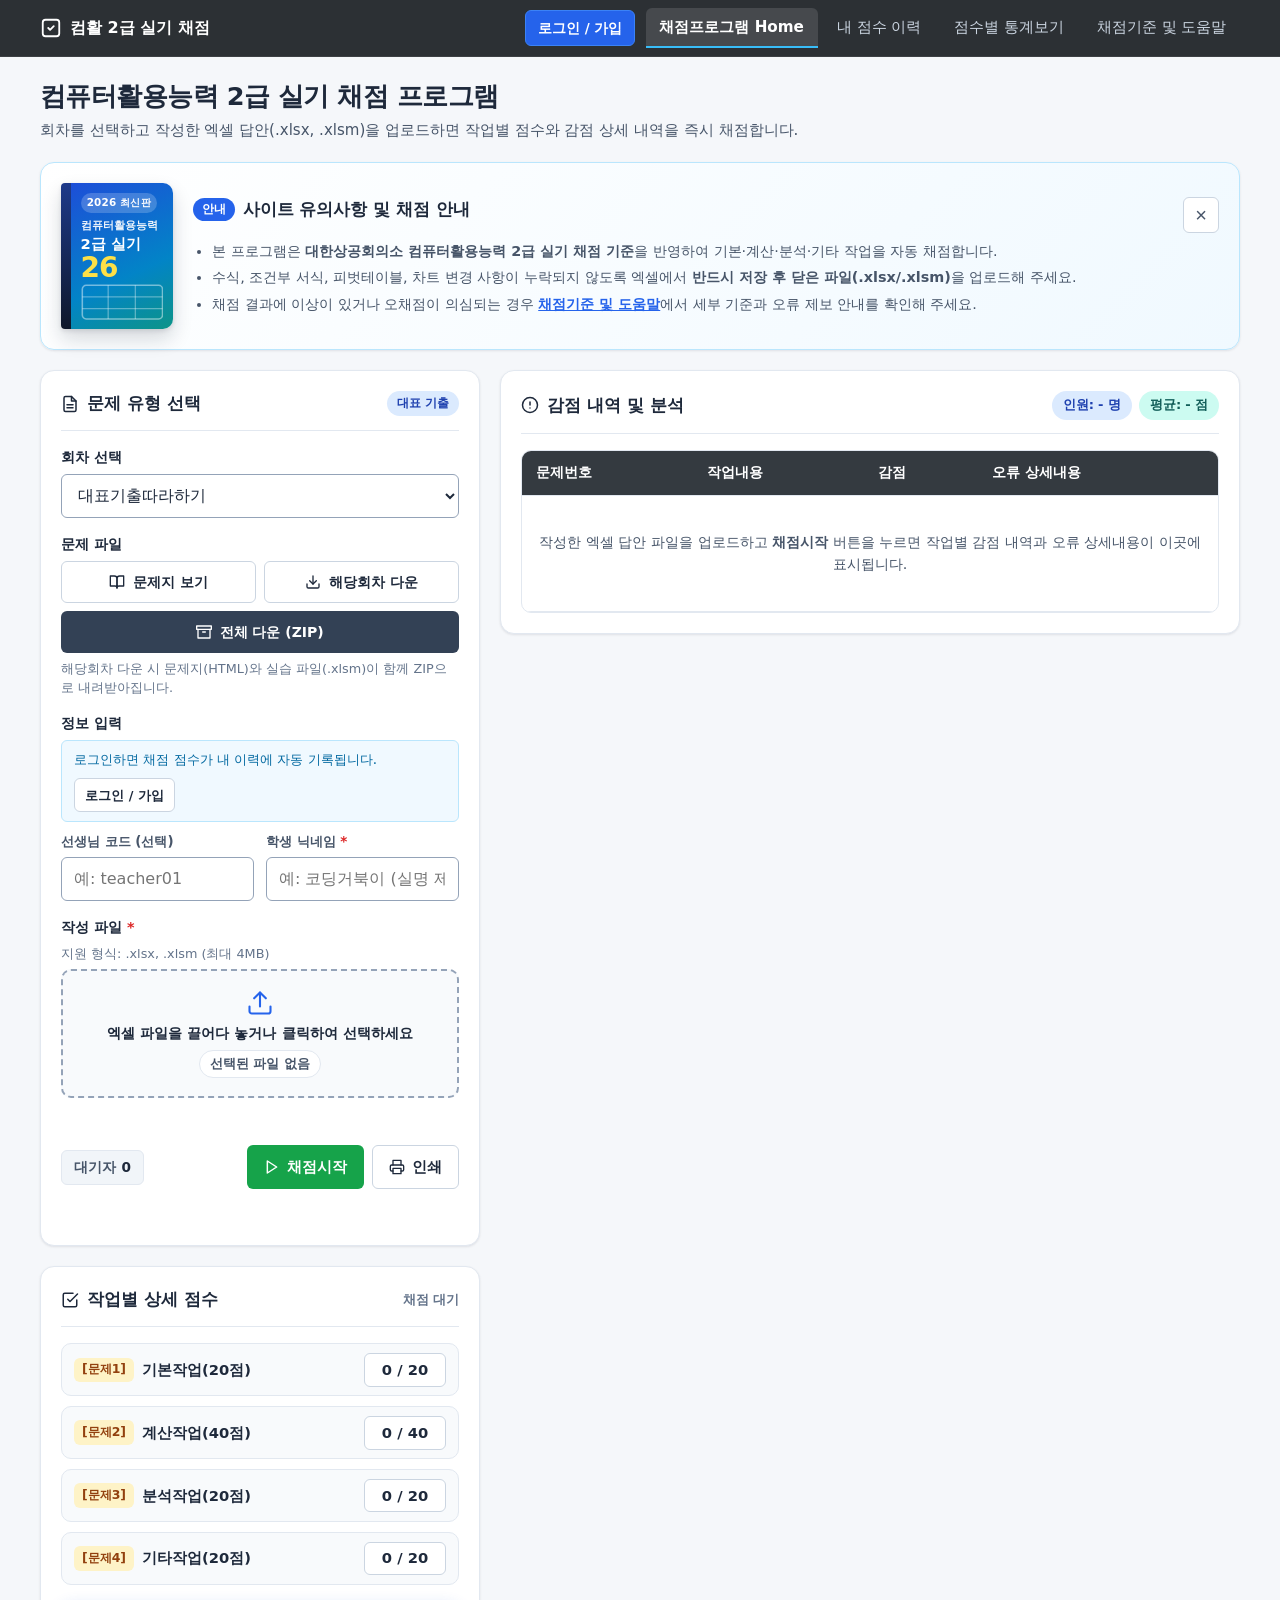
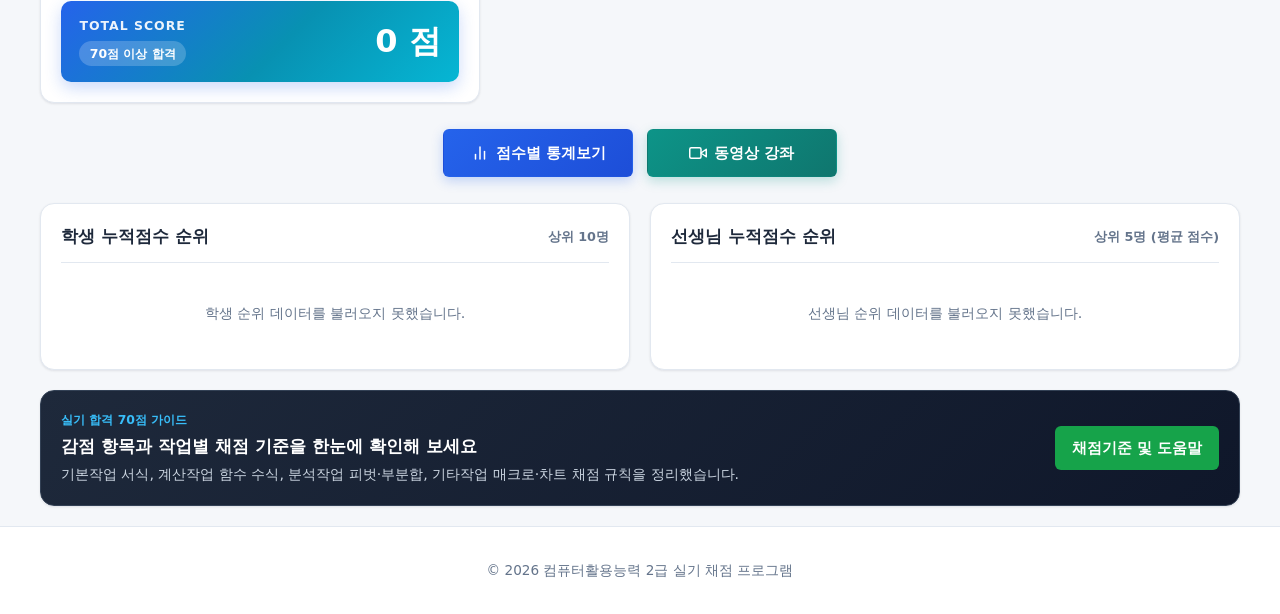
==== commit d04fad15: "chore: add Vercel entrypoint, config, and 4MB upload limit" ====
--- a/static/index.html
+++ b/static/index.html
@@ -198,7 +198,7 @@
             <!-- 작성 파일 -->
             <div class="form-row">
               <label for="excel-file" class="field-label">작성 파일 <span class="req-mark" aria-hidden="true">*</span></label>
-              <span id="file-format-hint" class="field-hint">지원 형식: .xlsx, .xlsm (최대 20MB)</span>
+              <span id="file-format-hint" class="field-hint">지원 형식: .xlsx, .xlsm (최대 4MB)</span>
               <div id="file-dropzone" class="dropzone">
                 <input
                   type="file"
